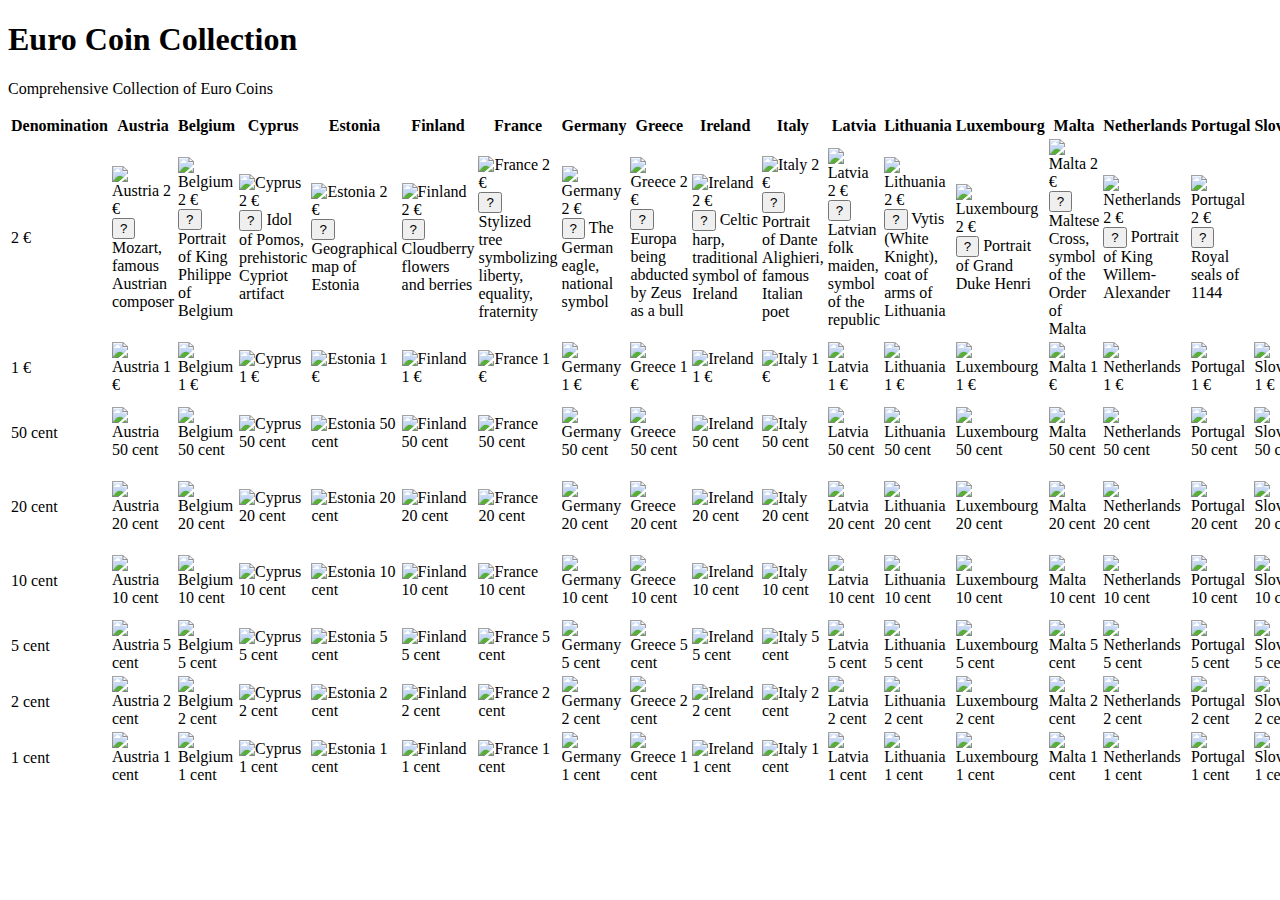
==== index.html @ 7c8cac2b "Create index.html" ====
<!DOCTYPE html>
<!DOCTYPE html>
<html lang="en">
<head>
    <meta charset="UTF-8">
    <meta name="viewport" content="width=device-width, initial-scale=1.0">
    <title>Euro Coin Collection</title>
    <link rel="stylesheet" href="styles.css">
</head>
<body>
    <header>
        <h1>Euro Coin Collection</h1>
        <p>Comprehensive Collection of Euro Coins</p>
    </header>

    <main>
        <div class="collection-container">
            <table id="coin-matrix">
                <thead>
                    <tr>
                        <th>Denomination</th>
                        <th>Austria</th>
                        <th>Belgium</th>
                        <th>Cyprus</th>
                        <th>Estonia</th>
                        <th>Finland</th>
                        <th>France</th>
                        <th>Germany</th>
                        <th>Greece</th>
                        <th>Ireland</th>
                        <th>Italy</th>
                        <th>Latvia</th>
                        <th>Lithuania</th>
                        <th>Luxembourg</th>
                        <th>Malta</th>
                        <th>Netherlands</th>
                        <th>Portugal</th>
                        <th>Slovakia</th>
                        <th>Slovenia</th>
                        <th>Spain</th>
                    </tr>
                </thead>
                <tbody>
                    <tr>
                        <td class="denomination">2 €</td>
                        <td>
                            <div class="coin-container">
                                <img src="austria-2euro.png" alt="Austria 2 €">
                                <button class="info-btn" aria-label="Information">?</button>
                                <span class="tooltip">Mozart, famous Austrian composer</span>
                            </div>
                        </td>
                        <td>
                            <div class="coin-container">
                                <img src="belgium-2euro.png" alt="Belgium 2 €">
                                <button class="info-btn" aria-label="Information">?</button>
                                <span class="tooltip">Portrait of King Philippe of Belgium</span>
                            </div>
                        </td>
                        <td>
                            <div class="coin-container">
                                <img src="cyprus-2euro.png" alt="Cyprus 2 €">
                                <button class="info-btn" aria-label="Information">?</button>
                                <span class="tooltip">Idol of Pomos, prehistoric Cypriot artifact</span>
                            </div>
                        </td>
                        <td>
                            <div class="coin-container">
                                <img src="estonia-2euro.png" alt="Estonia 2 €">
                                <button class="info-btn" aria-label="Information">?</button>
                                <span class="tooltip">Geographical map of Estonia</span>
                            </div>
                        </td>
                        <td>
                            <div class="coin-container">
                                <img src="finland-2euro.png" alt="Finland 2 €">
                                <button class="info-btn" aria-label="Information">?</button>
                                <span class="tooltip">Cloudberry flowers and berries</span>
                            </div>
                        </td>
                        <td>
                            <div class="coin-container">
                                <img src="france-2euro.png" alt="France 2 €">
                                <button class="info-btn" aria-label="Information">?</button>
                                <span class="tooltip">Stylized tree symbolizing liberty, equality, fraternity</span>
                            </div>
                        </td>
                        <td>
                            <div class="coin-container">
                                <img src="germany-2euro.png" alt="Germany 2 €">
                                <button class="info-btn" aria-label="Information">?</button>
                                <span class="tooltip">The German eagle, national symbol</span>
                            </div>
                        </td>
                        <td>
                            <div class="coin-container">
                                <img src="greece-2euro.png" alt="Greece 2 €">
                                <button class="info-btn" aria-label="Information">?</button>
                                <span class="tooltip">Europa being abducted by Zeus as a bull</span>
                            </div>
                        </td>
                        <td>
                            <div class="coin-container">
                                <img src="ireland-2euro.png" alt="Ireland 2 €">
                                <button class="info-btn" aria-label="Information">?</button>
                                <span class="tooltip">Celtic harp, traditional symbol of Ireland</span>
                            </div>
                        </td>
                        <td>
                            <div class="coin-container">
                                <img src="italy-2euro.png" alt="Italy 2 €">
                                <button class="info-btn" aria-label="Information">?</button>
                                <span class="tooltip">Portrait of Dante Alighieri, famous Italian poet</span>
                            </div>
                        </td>
                        <td>
                            <div class="coin-container">
                                <img src="latvia-2euro.png" alt="Latvia 2 €">
                                <button class="info-btn" aria-label="Information">?</button>
                                <span class="tooltip">Latvian folk maiden, symbol of the republic</span>
                            </div>
                        </td>
                        <td>
                            <div class="coin-container">
                                <img src="lithuania-2euro.png" alt="Lithuania 2 €">
                                <button class="info-btn" aria-label="Information">?</button>
                                <span class="tooltip">Vytis (White Knight), coat of arms of Lithuania</span>
                            </div>
                        </td>
                        <td>
                            <div class="coin-container">
                                <img src="luxembourg-2euro.png" alt="Luxembourg 2 €">
                                <button class="info-btn" aria-label="Information">?</button>
                                <span class="tooltip">Portrait of Grand Duke Henri</span>
                            </div>
                        </td>
                        <td>
                            <div class="coin-container">
                                <img src="malta-2euro.png" alt="Malta 2 €">
                                <button class="info-btn" aria-label="Information">?</button>
                                <span class="tooltip">Maltese Cross, symbol of the Order of Malta</span>
                            </div>
                        </td>
                        <td>
                            <div class="coin-container">
                                <img src="netherlands-2euro.png" alt="Netherlands 2 €">
                                <button class="info-btn" aria-label="Information">?</button>
                                <span class="tooltip">Portrait of King Willem-Alexander</span>
                            </div>
                        </td>
                        <td>
                            <div class="coin-container">
                                <img src="portugal-2euro.png" alt="Portugal 2 €">
                                <button class="info-btn" aria-label="Information">?</button>
                                <span class="tooltip">Royal seals of 1144</span>
                            </div>
                        </td>
                        <td>
                            <div class="coin-container"></div>
                    </tr>
                    <tr>
                        <td class="denomination">1 €</td>
                        <td><img src="austria-1euro.png" alt="Austria 1 €"></td>
                        <td><img src="belgium-1euro.png" alt="Belgium 1 €"></td>
                        <td><img src="cyprus-1euro.png" alt="Cyprus 1 €"></td>
                        <td><img src="estonia-1euro.png" alt="Estonia 1 €"></td>
                        <td><img src="finland-1euro.png" alt="Finland 1 €"></td>
                        <td><img src="france-1euro.png" alt="France 1 €"></td>
                        <td><img src="germany-1euro.png" alt="Germany 1 €"></td>
                        <td><img src="greece-1euro.png" alt="Greece 1 €"></td>
                        <td><img src="ireland-1euro.png" alt="Ireland 1 €"></td>
                        <td><img src="italy-1euro.png" alt="Italy 1 €"></td>
                        <td><img src="latvia-1euro.png" alt="Latvia 1 €"></td>
                        <td><img src="lithuania-1euro.png" alt="Lithuania 1 €"></td>
                        <td><img src="luxembourg-1euro.png" alt="Luxembourg 1 €"></td>
                        <td><img src="malta-1euro.png" alt="Malta 1 €"></td>
                        <td><img src="netherlands-1euro.png" alt="Netherlands 1 €"></td>
                        <td><img src="portugal-1euro.png" alt="Portugal 1 €"></td>
                        <td><img src="slovakia-1euro.png" alt="Slovakia 1 €"></td>
                        <td><img src="slovenia-1euro.png" alt="Slovenia 1 €"></td>
                        <td><img src="spain-1euro.png" alt="Spain 1 €"></td>
                    </tr>
                    <tr>
                        <td class="denomination">50 cent</td>
                        <td><img src="austria-50cent.png" alt="Austria 50 cent"></td>
                        <td><img src="belgium-50cent.png" alt="Belgium 50 cent"></td>
                        <td><img src="cyprus-50cent.png" alt="Cyprus 50 cent"></td>
                        <td><img src="estonia-50cent.png" alt="Estonia 50 cent"></td>
                        <td><img src="finland-50cent.png" alt="Finland 50 cent"></td>
                        <td><img src="france-50cent.png" alt="France 50 cent"></td>
                        <td><img src="germany-50cent.png" alt="Germany 50 cent"></td>
                        <td><img src="greece-50cent.png" alt="Greece 50 cent"></td>
                        <td><img src="ireland-50cent.png" alt="Ireland 50 cent"></td>
                        <td><img src="italy-50cent.png" alt="Italy 50 cent"></td>
                        <td><img src="latvia-50cent.png" alt="Latvia 50 cent"></td>
                        <td><img src="lithuania-50cent.png" alt="Lithuania 50 cent"></td>
                        <td><img src="luxembourg-50cent.png" alt="Luxembourg 50 cent"></td>
                        <td><img src="malta-50cent.png" alt="Malta 50 cent"></td>
                        <td><img src="netherlands-50cent.png" alt="Netherlands 50 cent"></td>
                        <td><img src="portugal-50cent.png" alt="Portugal 50 cent"></td>
                        <td><img src="slovakia-50cent.png" alt="Slovakia 50 cent"></td>
                        <td><img src="slovenia-50cent.png" alt="Slovenia 50 cent"></td>
                        <td><img src="spain-50cent.png" alt="Spain 50 cent"></td>
                    </tr>
                    <tr>
                        <td class="denomination">20 cent</td>
                        <td><img src="austria-20cent.png" alt="Austria 20 cent"></td>
                        <td><img src="belgium-20cent.png" alt="Belgium 20 cent"></td>
                        <td><img src="cyprus-20cent.png" alt="Cyprus 20 cent"></td>
                        <td><img src="estonia-20cent.png" alt="Estonia 20 cent"></td>
                        <td><img src="finland-20cent.png" alt="Finland 20 cent"></td>
                        <td><img src="france-20cent.png" alt="France 20 cent"></td>
                        <td><img src="germany-20cent.png" alt="Germany 20 cent"></td>
                        <td><img src="greece-20cent.png" alt="Greece 20 cent"></td>
                        <td><img src="ireland-20cent.png" alt="Ireland 20 cent"></td>
                        <td><img src="italy-20cent.png" alt="Italy 20 cent"></td>
                        <td><img src="latvia-20cent.png" alt="Latvia 20 cent"></td>
                        <td><img src="lithuania-20cent.png" alt="Lithuania 20 cent"></td>
                        <td><img src="luxembourg-20cent.png" alt="Luxembourg 20 cent"></td>
                        <td><img src="malta-20cent.png" alt="Malta 20 cent"></td>
                        <td><img src="netherlands-20cent.png" alt="Netherlands 20 cent"></td>
                        <td><img src="portugal-20cent.png" alt="Portugal 20 cent"></td>
                        <td><img src="slovakia-20cent.png" alt="Slovakia 20 cent"></td>
                        <td><img src="slovenia-20cent.png" alt="Slovenia 20 cent"></td>
                        <td><img src="spain-20cent.png" alt="Spain 20 cent"></td>
                    </tr>
                    <tr>
                        <td class="denomination">10 cent</td>
                        <td><img src="austria-10cent.png" alt="Austria 10 cent"></td>
                        <td><img src="belgium-10cent.png" alt="Belgium 10 cent"></td>
                        <td><img src="cyprus-10cent.png" alt="Cyprus 10 cent"></td>
                        <td><img src="estonia-10cent.png" alt="Estonia 10 cent"></td>
                        <td><img src="finland-10cent.png" alt="Finland 10 cent"></td>
                        <td><img src="france-10cent.png" alt="France 10 cent"></td>
                        <td><img src="germany-10cent.png" alt="Germany 10 cent"></td>
                        <td><img src="greece-10cent.png" alt="Greece 10 cent"></td>
                        <td><img src="ireland-10cent.png" alt="Ireland 10 cent"></td>
                        <td><img src="italy-10cent.png" alt="Italy 10 cent"></td>
                        <td><img src="latvia-10cent.png" alt="Latvia 10 cent"></td>
                        <td><img src="lithuania-10cent.png" alt="Lithuania 10 cent"></td>
                        <td><img src="luxembourg-10cent.png" alt="Luxembourg 10 cent"></td>
                        <td><img src="malta-10cent.png" alt="Malta 10 cent"></td>
                        <td><img src="netherlands-10cent.png" alt="Netherlands 10 cent"></td>
                        <td><img src="portugal-10cent.png" alt="Portugal 10 cent"></td>
                        <td><img src="slovakia-10cent.png" alt="Slovakia 10 cent"></td>
                        <td><img src="slovenia-10cent.png" alt="Slovenia 10 cent"></td>
                        <td><img src="spain-10cent.png" alt="Spain 10 cent"></td>
                    </tr>
                    <tr>
                        <td class="denomination">5 cent</td>
                        <td><img src="austria-5cent.png" alt="Austria 5 cent"></td>
                        <td><img src="belgium-5cent.png" alt="Belgium 5 cent"></td>
                        <td><img src="cyprus-5cent.png" alt="Cyprus 5 cent"></td>
                        <td><img src="estonia-5cent.png" alt="Estonia 5 cent"></td>
                        <td><img src="finland-5cent.png" alt="Finland 5 cent"></td>
                        <td><img src="france-5cent.png" alt="France 5 cent"></td>
                        <td><img src="germany-5cent.png" alt="Germany 5 cent"></td>
                        <td><img src="greece-5cent.png" alt="Greece 5 cent"></td>
                        <td><img src="ireland-5cent.png" alt="Ireland 5 cent"></td>
                        <td><img src="italy-5cent.png" alt="Italy 5 cent"></td>
                        <td><img src="latvia-5cent.png" alt="Latvia 5 cent"></td>
                        <td><img src="lithuania-5cent.png" alt="Lithuania 5 cent"></td>
                        <td><img src="luxembourg-5cent.png" alt="Luxembourg 5 cent"></td>
                        <td><img src="malta-5cent.png" alt="Malta 5 cent"></td>
                        <td><img src="netherlands-5cent.png" alt="Netherlands 5 cent"></td>
                        <td><img src="portugal-5cent.png" alt="Portugal 5 cent"></td>
                        <td><img src="slovakia-5cent.png" alt="Slovakia 5 cent"></td>
                        <td><img src="slovenia-5cent.png" alt="Slovenia 5 cent"></td>
                        <td><img src="spain-5cent.png" alt="Spain 5 cent"></td>
                    </tr>
                    <tr>
                        <td class="denomination">2 cent</td>
                        <td><img src="austria-2cent.png" alt="Austria 2 cent"></td>
                        <td><img src="belgium-2cent.png" alt="Belgium 2 cent"></td>
                        <td><img src="cyprus-2cent.png" alt="Cyprus 2 cent"></td>
                        <td><img src="estonia-2cent.png" alt="Estonia 2 cent"></td>
                        <td><img src="finland-2cent.png" alt="Finland 2 cent"></td>
                        <td><img src="france-2cent.png" alt="France 2 cent"></td>
                        <td><img src="germany-2cent.png" alt="Germany 2 cent"></td>
                        <td><img src="greece-2cent.png" alt="Greece 2 cent"></td>
                        <td><img src="ireland-2cent.png" alt="Ireland 2 cent"></td>
                        <td><img src="italy-2cent.png" alt="Italy 2 cent"></td>
                        <td><img src="latvia-2cent.png" alt="Latvia 2 cent"></td>
                        <td><img src="lithuania-2cent.png" alt="Lithuania 2 cent"></td>
                        <td><img src="luxembourg-2cent.png" alt="Luxembourg 2 cent"></td>
                        <td><img src="malta-2cent.png" alt="Malta 2 cent"></td>
                        <td><img src="netherlands-2cent.png" alt="Netherlands 2 cent"></td>
                        <td><img src="portugal-2cent.png" alt="Portugal 2 cent"></td>
                        <td><img src="slovakia-2cent.png" alt="Slovakia 2 cent"></td>
                        <td><img src="slovenia-2cent.png" alt="Slovenia 2 cent"></td>
                        <td><img src="spain-2cent.png" alt="Spain 2 cent"></td>
                    </tr>
                    <tr>
                        <td class="denomination">1 cent</td>
                        <td><img src="austria-1cent.png" alt="Austria 1 cent"></td>
                        <td><img src="belgium-1cent.png" alt="Belgium 1 cent"></td>
                        <td><img src="cyprus-1cent.png" alt="Cyprus 1 cent"></td>
                        <td><img src="estonia-1cent.png" alt="Estonia 1 cent"></td>
                        <td><img src="finland-1cent.png" alt="Finland 1 cent"></td>
                        <td><img src="france-1cent.png" alt="France 1 cent"></td>
                        <td><img src="germany-1cent.png" alt="Germany 1 cent"></td>
                        <td><img src="greece-1cent.png" alt="Greece 1 cent"></td>
                        <td><img src="ireland-1cent.png" alt="Ireland 1 cent"></td>
                        <td><img src="italy-1cent.png" alt="Italy 1 cent"></td>
                        <td><img src="latvia-1cent.png" alt="Latvia 1 cent"></td>
                        <td><img src="lithuania-1cent.png" alt="Lithuania 1 cent"></td>
                        <td><img src="luxembourg-1cent.png" alt="Luxembourg 1 cent"></td>
                        <td><img src="malta-1cent.png" alt="Malta 1 cent"></td>
                        <td><img src="netherlands-1cent.png" alt="Netherlands 1 cent"></td>
                        <td><img src="portugal-1cent.png" alt="Portugal 1 cent"></td>
                        <td><img src="slovakia-1cent.png" alt="Slovakia 1 cent"></td>
                        <td><img src="slovenia-1cent.png" alt="Slovenia 1 cent"></td>
                        <td><img src="spain-1cent.png" alt="Spain 1 cent"></td>
                    </tr>
                </tbody>
            </table>
        </div>
    </main>
</body>
</html>
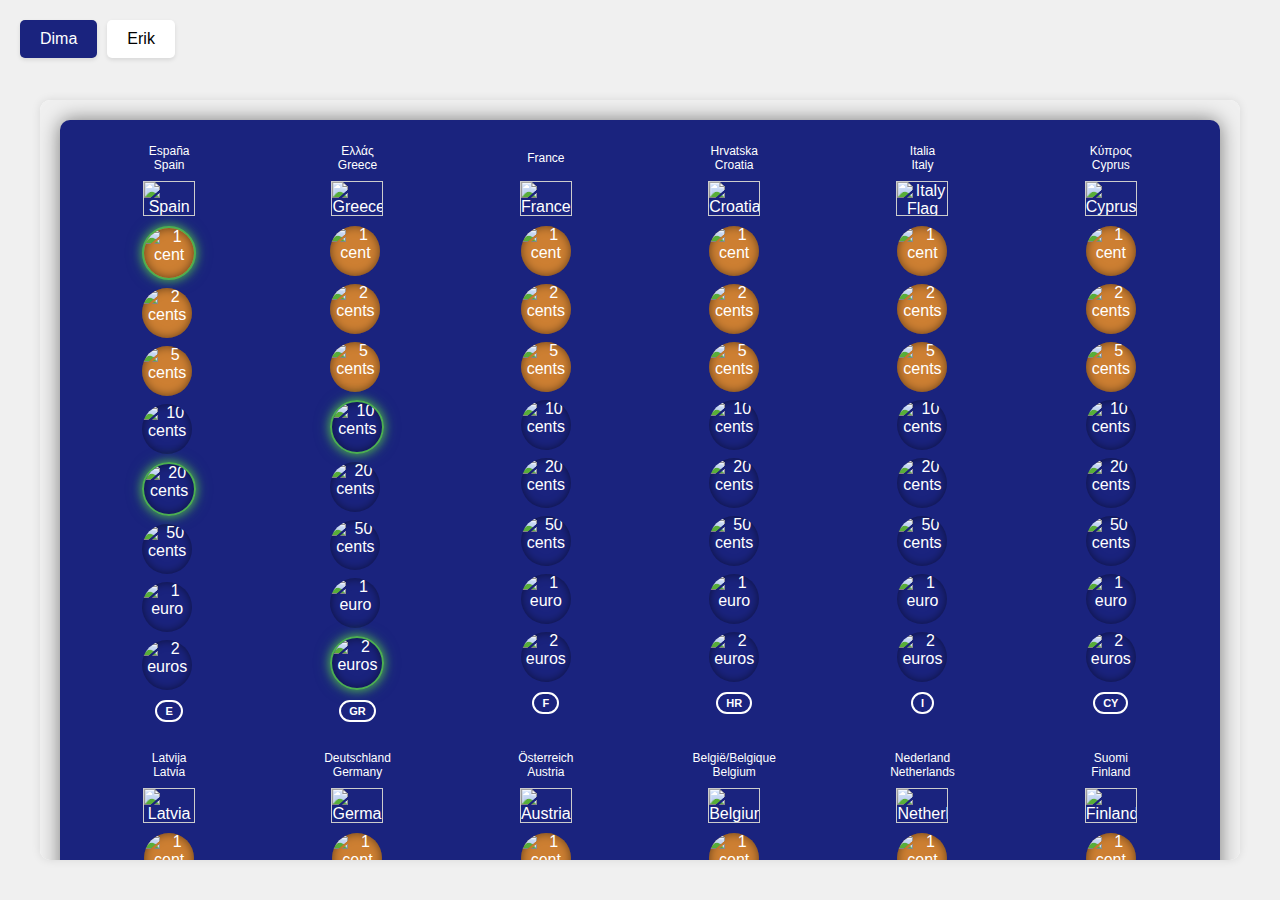
==== commit 922d35ae: "update" ====
--- a/index.html
+++ b/index.html
@@ -1,320 +1,280 @@
-<!DOCTYPE html>
 <!DOCTYPE html>
 <html lang="en">
 <head>
     <meta charset="UTF-8">
     <meta name="viewport" content="width=device-width, initial-scale=1.0">
-    <title>Euro Coin Collection</title>
-    <link rel="stylesheet" href="styles.css">
+    <title>Coin Collection</title>
+    <style>
+        body {
+            font-family: Arial, sans-serif;
+            margin: 0;
+            padding: 20px;
+            background-color: #f0f0f0;
+            min-height: 100vh;
+            box-sizing: border-box;
+        }
+
+        .container {
+            max-width: 1800px;
+            margin: 0 auto;
+            height: calc(100vh - 40px);
+            display: flex;
+            flex-direction: column;
+            position: relative;
+        }
+
+        .tabs {
+            display: flex;
+            gap: 10px;
+            margin-bottom: 20px;
+            flex-shrink: 0;
+        }
+
+        .tab {
+            padding: 10px 20px;
+            background-color: #fff;
+            border: none;
+            border-radius: 5px;
+            cursor: pointer;
+            font-size: 16px;
+            transition: all 0.3s;
+            box-shadow: 0 2px 4px rgba(0,0,0,0.1);
+        }
+
+        .tab:hover {
+            background-color: #e0e0e0;
+            transform: translateY(-1px);
+        }
+
+        .tab.active {
+            background-color: #1a237e;
+            color: white;
+        }
+
+        .album-frame {
+            position: absolute;
+            top: 80px;
+            left: 20px;
+            right: 20px;
+            bottom: 20px;
+            background-color: white;
+            border-radius: 10px;
+            box-shadow: 0 0 10px rgba(0,0,0,0.1);
+            overflow: hidden;
+            opacity: 0;
+            visibility: hidden;
+            transition: opacity 0.3s ease, visibility 0.3s ease;
+        }
+
+        .album-frame.active {
+            opacity: 1;
+            visibility: visible;
+        }
+
+        .album-frame iframe {
+            width: 100%;
+            height: 100%;
+            border: none;
+            display: block;
+        }
+
+        /* Enhanced Tooltip Styles */
+        .enhanced-tooltip {
+            display: none;
+            position: fixed;
+            top: 50%;
+            left: 50%;
+            transform: translate(-50%, -50%);
+            background-color: rgba(255, 255, 255, 0.95);
+            padding: 20px;
+            border-radius: 10px;
+            box-shadow: 0 5px 15px rgba(0,0,0,0.3);
+            z-index: 1000;
+            max-width: 400px;
+            width: 90%;
+            color: #333;
+            text-align: center;
+        }
+
+        .enhanced-tooltip.active {
+            display: block;
+        }
+
+        .enhanced-tooltip img {
+            width: 200px;
+            height: 200px;
+            border-radius: 50%;
+            margin-bottom: 15px;
+            object-fit: cover;
+            box-shadow: 0 3px 10px rgba(0,0,0,0.2);
+        }
+
+        .enhanced-tooltip h3 {
+            margin: 0 0 10px 0;
+            color: #1a237e;
+        }
+
+        .enhanced-tooltip p {
+            margin: 0 0 15px 0;
+            line-height: 1.4;
+        }
+
+        .enhanced-tooltip .close-button {
+            position: absolute;
+            top: 10px;
+            right: 10px;
+            background: none;
+            border: none;
+            font-size: 20px;
+            cursor: pointer;
+            color: #666;
+            padding: 5px;
+            line-height: 1;
+        }
+
+        .enhanced-tooltip .close-button:hover {
+            color: #333;
+        }
+
+        .overlay {
+            display: none;
+            position: fixed;
+            top: 0;
+            left: 0;
+            right: 0;
+            bottom: 0;
+            background-color: rgba(0, 0, 0, 0.7);
+            z-index: 999;
+        }
+
+        .overlay.active {
+            display: block;
+        }
+
+        @media (max-width: 600px) {
+            .enhanced-tooltip {
+                width: 95%;
+                padding: 15px;
+            }
+
+            .enhanced-tooltip img {
+                width: 150px;
+                height: 150px;
+            }
+        }
+    </style>
 </head>
 <body>
-    <header>
-        <h1>Euro Coin Collection</h1>
-        <p>Comprehensive Collection of Euro Coins</p>
-    </header>
-
-    <main>
-        <div class="collection-container">
-            <table id="coin-matrix">
-                <thead>
-                    <tr>
-                        <th>Denomination</th>
-                        <th>Austria</th>
-                        <th>Belgium</th>
-                        <th>Cyprus</th>
-                        <th>Estonia</th>
-                        <th>Finland</th>
-                        <th>France</th>
-                        <th>Germany</th>
-                        <th>Greece</th>
-                        <th>Ireland</th>
-                        <th>Italy</th>
-                        <th>Latvia</th>
-                        <th>Lithuania</th>
-                        <th>Luxembourg</th>
-                        <th>Malta</th>
-                        <th>Netherlands</th>
-                        <th>Portugal</th>
-                        <th>Slovakia</th>
-                        <th>Slovenia</th>
-                        <th>Spain</th>
-                    </tr>
-                </thead>
-                <tbody>
-                    <tr>
-                        <td class="denomination">2 €</td>
-                        <td>
-                            <div class="coin-container">
-                                <img src="austria-2euro.png" alt="Austria 2 €">
-                                <button class="info-btn" aria-label="Information">?</button>
-                                <span class="tooltip">Mozart, famous Austrian composer</span>
-                            </div>
-                        </td>
-                        <td>
-                            <div class="coin-container">
-                                <img src="belgium-2euro.png" alt="Belgium 2 €">
-                                <button class="info-btn" aria-label="Information">?</button>
-                                <span class="tooltip">Portrait of King Philippe of Belgium</span>
-                            </div>
-                        </td>
-                        <td>
-                            <div class="coin-container">
-                                <img src="cyprus-2euro.png" alt="Cyprus 2 €">
-                                <button class="info-btn" aria-label="Information">?</button>
-                                <span class="tooltip">Idol of Pomos, prehistoric Cypriot artifact</span>
-                            </div>
-                        </td>
-                        <td>
-                            <div class="coin-container">
-                                <img src="estonia-2euro.png" alt="Estonia 2 €">
-                                <button class="info-btn" aria-label="Information">?</button>
-                                <span class="tooltip">Geographical map of Estonia</span>
-                            </div>
-                        </td>
-                        <td>
-                            <div class="coin-container">
-                                <img src="finland-2euro.png" alt="Finland 2 €">
-                                <button class="info-btn" aria-label="Information">?</button>
-                                <span class="tooltip">Cloudberry flowers and berries</span>
-                            </div>
-                        </td>
-                        <td>
-                            <div class="coin-container">
-                                <img src="france-2euro.png" alt="France 2 €">
-                                <button class="info-btn" aria-label="Information">?</button>
-                                <span class="tooltip">Stylized tree symbolizing liberty, equality, fraternity</span>
-                            </div>
-                        </td>
-                        <td>
-                            <div class="coin-container">
-                                <img src="germany-2euro.png" alt="Germany 2 €">
-                                <button class="info-btn" aria-label="Information">?</button>
-                                <span class="tooltip">The German eagle, national symbol</span>
-                            </div>
-                        </td>
-                        <td>
-                            <div class="coin-container">
-                                <img src="greece-2euro.png" alt="Greece 2 €">
-                                <button class="info-btn" aria-label="Information">?</button>
-                                <span class="tooltip">Europa being abducted by Zeus as a bull</span>
-                            </div>
-                        </td>
-                        <td>
-                            <div class="coin-container">
-                                <img src="ireland-2euro.png" alt="Ireland 2 €">
-                                <button class="info-btn" aria-label="Information">?</button>
-                                <span class="tooltip">Celtic harp, traditional symbol of Ireland</span>
-                            </div>
-                        </td>
-                        <td>
-                            <div class="coin-container">
-                                <img src="italy-2euro.png" alt="Italy 2 €">
-                                <button class="info-btn" aria-label="Information">?</button>
-                                <span class="tooltip">Portrait of Dante Alighieri, famous Italian poet</span>
-                            </div>
-                        </td>
-                        <td>
-                            <div class="coin-container">
-                                <img src="latvia-2euro.png" alt="Latvia 2 €">
-                                <button class="info-btn" aria-label="Information">?</button>
-                                <span class="tooltip">Latvian folk maiden, symbol of the republic</span>
-                            </div>
-                        </td>
-                        <td>
-                            <div class="coin-container">
-                                <img src="lithuania-2euro.png" alt="Lithuania 2 €">
-                                <button class="info-btn" aria-label="Information">?</button>
-                                <span class="tooltip">Vytis (White Knight), coat of arms of Lithuania</span>
-                            </div>
-                        </td>
-                        <td>
-                            <div class="coin-container">
-                                <img src="luxembourg-2euro.png" alt="Luxembourg 2 €">
-                                <button class="info-btn" aria-label="Information">?</button>
-                                <span class="tooltip">Portrait of Grand Duke Henri</span>
-                            </div>
-                        </td>
-                        <td>
-                            <div class="coin-container">
-                                <img src="malta-2euro.png" alt="Malta 2 €">
-                                <button class="info-btn" aria-label="Information">?</button>
-                                <span class="tooltip">Maltese Cross, symbol of the Order of Malta</span>
-                            </div>
-                        </td>
-                        <td>
-                            <div class="coin-container">
-                                <img src="netherlands-2euro.png" alt="Netherlands 2 €">
-                                <button class="info-btn" aria-label="Information">?</button>
-                                <span class="tooltip">Portrait of King Willem-Alexander</span>
-                            </div>
-                        </td>
-                        <td>
-                            <div class="coin-container">
-                                <img src="portugal-2euro.png" alt="Portugal 2 €">
-                                <button class="info-btn" aria-label="Information">?</button>
-                                <span class="tooltip">Royal seals of 1144</span>
-                            </div>
-                        </td>
-                        <td>
-                            <div class="coin-container"></div>
-                    </tr>
-                    <tr>
-                        <td class="denomination">1 €</td>
-                        <td><img src="austria-1euro.png" alt="Austria 1 €"></td>
-                        <td><img src="belgium-1euro.png" alt="Belgium 1 €"></td>
-                        <td><img src="cyprus-1euro.png" alt="Cyprus 1 €"></td>
-                        <td><img src="estonia-1euro.png" alt="Estonia 1 €"></td>
-                        <td><img src="finland-1euro.png" alt="Finland 1 €"></td>
-                        <td><img src="france-1euro.png" alt="France 1 €"></td>
-                        <td><img src="germany-1euro.png" alt="Germany 1 €"></td>
-                        <td><img src="greece-1euro.png" alt="Greece 1 €"></td>
-                        <td><img src="ireland-1euro.png" alt="Ireland 1 €"></td>
-                        <td><img src="italy-1euro.png" alt="Italy 1 €"></td>
-                        <td><img src="latvia-1euro.png" alt="Latvia 1 €"></td>
-                        <td><img src="lithuania-1euro.png" alt="Lithuania 1 €"></td>
-                        <td><img src="luxembourg-1euro.png" alt="Luxembourg 1 €"></td>
-                        <td><img src="malta-1euro.png" alt="Malta 1 €"></td>
-                        <td><img src="netherlands-1euro.png" alt="Netherlands 1 €"></td>
-                        <td><img src="portugal-1euro.png" alt="Portugal 1 €"></td>
-                        <td><img src="slovakia-1euro.png" alt="Slovakia 1 €"></td>
-                        <td><img src="slovenia-1euro.png" alt="Slovenia 1 €"></td>
-                        <td><img src="spain-1euro.png" alt="Spain 1 €"></td>
-                    </tr>
-                    <tr>
-                        <td class="denomination">50 cent</td>
-                        <td><img src="austria-50cent.png" alt="Austria 50 cent"></td>
-                        <td><img src="belgium-50cent.png" alt="Belgium 50 cent"></td>
-                        <td><img src="cyprus-50cent.png" alt="Cyprus 50 cent"></td>
-                        <td><img src="estonia-50cent.png" alt="Estonia 50 cent"></td>
-                        <td><img src="finland-50cent.png" alt="Finland 50 cent"></td>
-                        <td><img src="france-50cent.png" alt="France 50 cent"></td>
-                        <td><img src="germany-50cent.png" alt="Germany 50 cent"></td>
-                        <td><img src="greece-50cent.png" alt="Greece 50 cent"></td>
-                        <td><img src="ireland-50cent.png" alt="Ireland 50 cent"></td>
-                        <td><img src="italy-50cent.png" alt="Italy 50 cent"></td>
-                        <td><img src="latvia-50cent.png" alt="Latvia 50 cent"></td>
-                        <td><img src="lithuania-50cent.png" alt="Lithuania 50 cent"></td>
-                        <td><img src="luxembourg-50cent.png" alt="Luxembourg 50 cent"></td>
-                        <td><img src="malta-50cent.png" alt="Malta 50 cent"></td>
-                        <td><img src="netherlands-50cent.png" alt="Netherlands 50 cent"></td>
-                        <td><img src="portugal-50cent.png" alt="Portugal 50 cent"></td>
-                        <td><img src="slovakia-50cent.png" alt="Slovakia 50 cent"></td>
-                        <td><img src="slovenia-50cent.png" alt="Slovenia 50 cent"></td>
-                        <td><img src="spain-50cent.png" alt="Spain 50 cent"></td>
-                    </tr>
-                    <tr>
-                        <td class="denomination">20 cent</td>
-                        <td><img src="austria-20cent.png" alt="Austria 20 cent"></td>
-                        <td><img src="belgium-20cent.png" alt="Belgium 20 cent"></td>
-                        <td><img src="cyprus-20cent.png" alt="Cyprus 20 cent"></td>
-                        <td><img src="estonia-20cent.png" alt="Estonia 20 cent"></td>
-                        <td><img src="finland-20cent.png" alt="Finland 20 cent"></td>
-                        <td><img src="france-20cent.png" alt="France 20 cent"></td>
-                        <td><img src="germany-20cent.png" alt="Germany 20 cent"></td>
-                        <td><img src="greece-20cent.png" alt="Greece 20 cent"></td>
-                        <td><img src="ireland-20cent.png" alt="Ireland 20 cent"></td>
-                        <td><img src="italy-20cent.png" alt="Italy 20 cent"></td>
-                        <td><img src="latvia-20cent.png" alt="Latvia 20 cent"></td>
-                        <td><img src="lithuania-20cent.png" alt="Lithuania 20 cent"></td>
-                        <td><img src="luxembourg-20cent.png" alt="Luxembourg 20 cent"></td>
-                        <td><img src="malta-20cent.png" alt="Malta 20 cent"></td>
-                        <td><img src="netherlands-20cent.png" alt="Netherlands 20 cent"></td>
-                        <td><img src="portugal-20cent.png" alt="Portugal 20 cent"></td>
-                        <td><img src="slovakia-20cent.png" alt="Slovakia 20 cent"></td>
-                        <td><img src="slovenia-20cent.png" alt="Slovenia 20 cent"></td>
-                        <td><img src="spain-20cent.png" alt="Spain 20 cent"></td>
-                    </tr>
-                    <tr>
-                        <td class="denomination">10 cent</td>
-                        <td><img src="austria-10cent.png" alt="Austria 10 cent"></td>
-                        <td><img src="belgium-10cent.png" alt="Belgium 10 cent"></td>
-                        <td><img src="cyprus-10cent.png" alt="Cyprus 10 cent"></td>
-                        <td><img src="estonia-10cent.png" alt="Estonia 10 cent"></td>
-                        <td><img src="finland-10cent.png" alt="Finland 10 cent"></td>
-                        <td><img src="france-10cent.png" alt="France 10 cent"></td>
-                        <td><img src="germany-10cent.png" alt="Germany 10 cent"></td>
-                        <td><img src="greece-10cent.png" alt="Greece 10 cent"></td>
-                        <td><img src="ireland-10cent.png" alt="Ireland 10 cent"></td>
-                        <td><img src="italy-10cent.png" alt="Italy 10 cent"></td>
-                        <td><img src="latvia-10cent.png" alt="Latvia 10 cent"></td>
-                        <td><img src="lithuania-10cent.png" alt="Lithuania 10 cent"></td>
-                        <td><img src="luxembourg-10cent.png" alt="Luxembourg 10 cent"></td>
-                        <td><img src="malta-10cent.png" alt="Malta 10 cent"></td>
-                        <td><img src="netherlands-10cent.png" alt="Netherlands 10 cent"></td>
-                        <td><img src="portugal-10cent.png" alt="Portugal 10 cent"></td>
-                        <td><img src="slovakia-10cent.png" alt="Slovakia 10 cent"></td>
-                        <td><img src="slovenia-10cent.png" alt="Slovenia 10 cent"></td>
-                        <td><img src="spain-10cent.png" alt="Spain 10 cent"></td>
-                    </tr>
-                    <tr>
-                        <td class="denomination">5 cent</td>
-                        <td><img src="austria-5cent.png" alt="Austria 5 cent"></td>
-                        <td><img src="belgium-5cent.png" alt="Belgium 5 cent"></td>
-                        <td><img src="cyprus-5cent.png" alt="Cyprus 5 cent"></td>
-                        <td><img src="estonia-5cent.png" alt="Estonia 5 cent"></td>
-                        <td><img src="finland-5cent.png" alt="Finland 5 cent"></td>
-                        <td><img src="france-5cent.png" alt="France 5 cent"></td>
-                        <td><img src="germany-5cent.png" alt="Germany 5 cent"></td>
-                        <td><img src="greece-5cent.png" alt="Greece 5 cent"></td>
-                        <td><img src="ireland-5cent.png" alt="Ireland 5 cent"></td>
-                        <td><img src="italy-5cent.png" alt="Italy 5 cent"></td>
-                        <td><img src="latvia-5cent.png" alt="Latvia 5 cent"></td>
-                        <td><img src="lithuania-5cent.png" alt="Lithuania 5 cent"></td>
-                        <td><img src="luxembourg-5cent.png" alt="Luxembourg 5 cent"></td>
-                        <td><img src="malta-5cent.png" alt="Malta 5 cent"></td>
-                        <td><img src="netherlands-5cent.png" alt="Netherlands 5 cent"></td>
-                        <td><img src="portugal-5cent.png" alt="Portugal 5 cent"></td>
-                        <td><img src="slovakia-5cent.png" alt="Slovakia 5 cent"></td>
-                        <td><img src="slovenia-5cent.png" alt="Slovenia 5 cent"></td>
-                        <td><img src="spain-5cent.png" alt="Spain 5 cent"></td>
-                    </tr>
-                    <tr>
-                        <td class="denomination">2 cent</td>
-                        <td><img src="austria-2cent.png" alt="Austria 2 cent"></td>
-                        <td><img src="belgium-2cent.png" alt="Belgium 2 cent"></td>
-                        <td><img src="cyprus-2cent.png" alt="Cyprus 2 cent"></td>
-                        <td><img src="estonia-2cent.png" alt="Estonia 2 cent"></td>
-                        <td><img src="finland-2cent.png" alt="Finland 2 cent"></td>
-                        <td><img src="france-2cent.png" alt="France 2 cent"></td>
-                        <td><img src="germany-2cent.png" alt="Germany 2 cent"></td>
-                        <td><img src="greece-2cent.png" alt="Greece 2 cent"></td>
-                        <td><img src="ireland-2cent.png" alt="Ireland 2 cent"></td>
-                        <td><img src="italy-2cent.png" alt="Italy 2 cent"></td>
-                        <td><img src="latvia-2cent.png" alt="Latvia 2 cent"></td>
-                        <td><img src="lithuania-2cent.png" alt="Lithuania 2 cent"></td>
-                        <td><img src="luxembourg-2cent.png" alt="Luxembourg 2 cent"></td>
-                        <td><img src="malta-2cent.png" alt="Malta 2 cent"></td>
-                        <td><img src="netherlands-2cent.png" alt="Netherlands 2 cent"></td>
-                        <td><img src="portugal-2cent.png" alt="Portugal 2 cent"></td>
-                        <td><img src="slovakia-2cent.png" alt="Slovakia 2 cent"></td>
-                        <td><img src="slovenia-2cent.png" alt="Slovenia 2 cent"></td>
-                        <td><img src="spain-2cent.png" alt="Spain 2 cent"></td>
-                    </tr>
-                    <tr>
-                        <td class="denomination">1 cent</td>
-                        <td><img src="austria-1cent.png" alt="Austria 1 cent"></td>
-                        <td><img src="belgium-1cent.png" alt="Belgium 1 cent"></td>
-                        <td><img src="cyprus-1cent.png" alt="Cyprus 1 cent"></td>
-                        <td><img src="estonia-1cent.png" alt="Estonia 1 cent"></td>
-                        <td><img src="finland-1cent.png" alt="Finland 1 cent"></td>
-                        <td><img src="france-1cent.png" alt="France 1 cent"></td>
-                        <td><img src="germany-1cent.png" alt="Germany 1 cent"></td>
-                        <td><img src="greece-1cent.png" alt="Greece 1 cent"></td>
-                        <td><img src="ireland-1cent.png" alt="Ireland 1 cent"></td>
-                        <td><img src="italy-1cent.png" alt="Italy 1 cent"></td>
-                        <td><img src="latvia-1cent.png" alt="Latvia 1 cent"></td>
-                        <td><img src="lithuania-1cent.png" alt="Lithuania 1 cent"></td>
-                        <td><img src="luxembourg-1cent.png" alt="Luxembourg 1 cent"></td>
-                        <td><img src="malta-1cent.png" alt="Malta 1 cent"></td>
-                        <td><img src="netherlands-1cent.png" alt="Netherlands 1 cent"></td>
-                        <td><img src="portugal-1cent.png" alt="Portugal 1 cent"></td>
-                        <td><img src="slovakia-1cent.png" alt="Slovakia 1 cent"></td>
-                        <td><img src="slovenia-1cent.png" alt="Slovenia 1 cent"></td>
-                        <td><img src="spain-1cent.png" alt="Spain 1 cent"></td>
-                    </tr>
-                </tbody>
-            </table>
-        </div>
-    </main>
+    <div class="container">
+        <div class="tabs">
+            <button class="tab active" data-album="dima">Dima</button>
+            <button class="tab" data-album="erik">Erik</button>
+        </div>
+
+        <div class="overlay"></div>
+        <div class="enhanced-tooltip">
+            <button class="close-button">&times;</button>
+            <img src="" alt="Coin Image">
+            <h3></h3>
+            <p></p>
+        </div>
+
+        <div class="album-frame active" id="dima">
+            <iframe src="dima.html"></iframe>
+        </div>
+
+        <div class="album-frame" id="erik">
+            <iframe src="erik.html"></iframe>
+        </div>
+    </div>
+
+    <script>
+        document.addEventListener('DOMContentLoaded', function() {
+            const tabs = document.querySelectorAll('.tab');
+            const frames = document.querySelectorAll('.album-frame');
+            const enhancedTooltip = document.querySelector('.enhanced-tooltip');
+            const overlay = document.querySelector('.overlay');
+            const closeButton = document.querySelector('.close-button');
+
+            // Preload all iframes
+            frames.forEach(frame => {
+                const iframe = frame.querySelector('iframe');
+                if (iframe) {
+                    iframe.src = iframe.src;
+                }
+            });
+
+            function showEnhancedTooltip(coin) {
+                const img = coin.querySelector('img');
+                const title = coin.getAttribute('title');
+                const description = coin.querySelector('.tooltip').textContent;
+
+                enhancedTooltip.querySelector('img').src = img.src;
+                enhancedTooltip.querySelector('h3').textContent = `${title} - ${coin.closest('.country').querySelector('.country-name').textContent.trim()}`;
+                enhancedTooltip.querySelector('p').textContent = description;
+
+                enhancedTooltip.classList.add('active');
+                overlay.classList.add('active');
+                document.body.style.overflow = 'hidden';
+            }
+
+            function hideEnhancedTooltip() {
+                enhancedTooltip.classList.remove('active');
+                overlay.classList.remove('active');
+                document.body.style.overflow = '';
+            }
+
+            // Listen for messages from iframes
+            window.addEventListener('message', function(event) {
+                if (event.data.type === 'coinClick') {
+                    const { imgSrc, title, description, countryName } = event.data;
+                    
+                    enhancedTooltip.querySelector('img').src = imgSrc;
+                    enhancedTooltip.querySelector('h3').textContent = `${title} - ${countryName}`;
+                    enhancedTooltip.querySelector('p').textContent = description;
+
+                    enhancedTooltip.classList.add('active');
+                    overlay.classList.add('active');
+                    document.body.style.overflow = 'hidden';
+                }
+            });
+
+            // Tab switching functionality
+            tabs.forEach(tab => {
+                tab.addEventListener('click', function(e) {
+                    e.preventDefault();
+                    
+                    if (this.classList.contains('active')) {
+                        return;
+                    }
+
+                    tabs.forEach(t => t.classList.remove('active'));
+                    frames.forEach(f => f.classList.remove('active'));
+
+                    this.classList.add('active');
+                    const albumId = this.getAttribute('data-album');
+                    document.getElementById(albumId).classList.add('active');
+                });
+            });
+
+            // Close tooltip when clicking close button
+            closeButton.addEventListener('click', hideEnhancedTooltip);
+
+            // Close tooltip when clicking overlay
+            overlay.addEventListener('click', hideEnhancedTooltip);
+
+            // Close tooltip when pressing Escape key
+            document.addEventListener('keydown', function(e) {
+                if (e.key === 'Escape' && enhancedTooltip.classList.contains('active')) {
+                    hideEnhancedTooltip();
+                }
+            });
+
+            // Prevent tooltip from closing when clicking inside it
+            enhancedTooltip.addEventListener('click', function(e) {
+                e.stopPropagation();
+            });
+        });
+    </script>
 </body>
 </html>
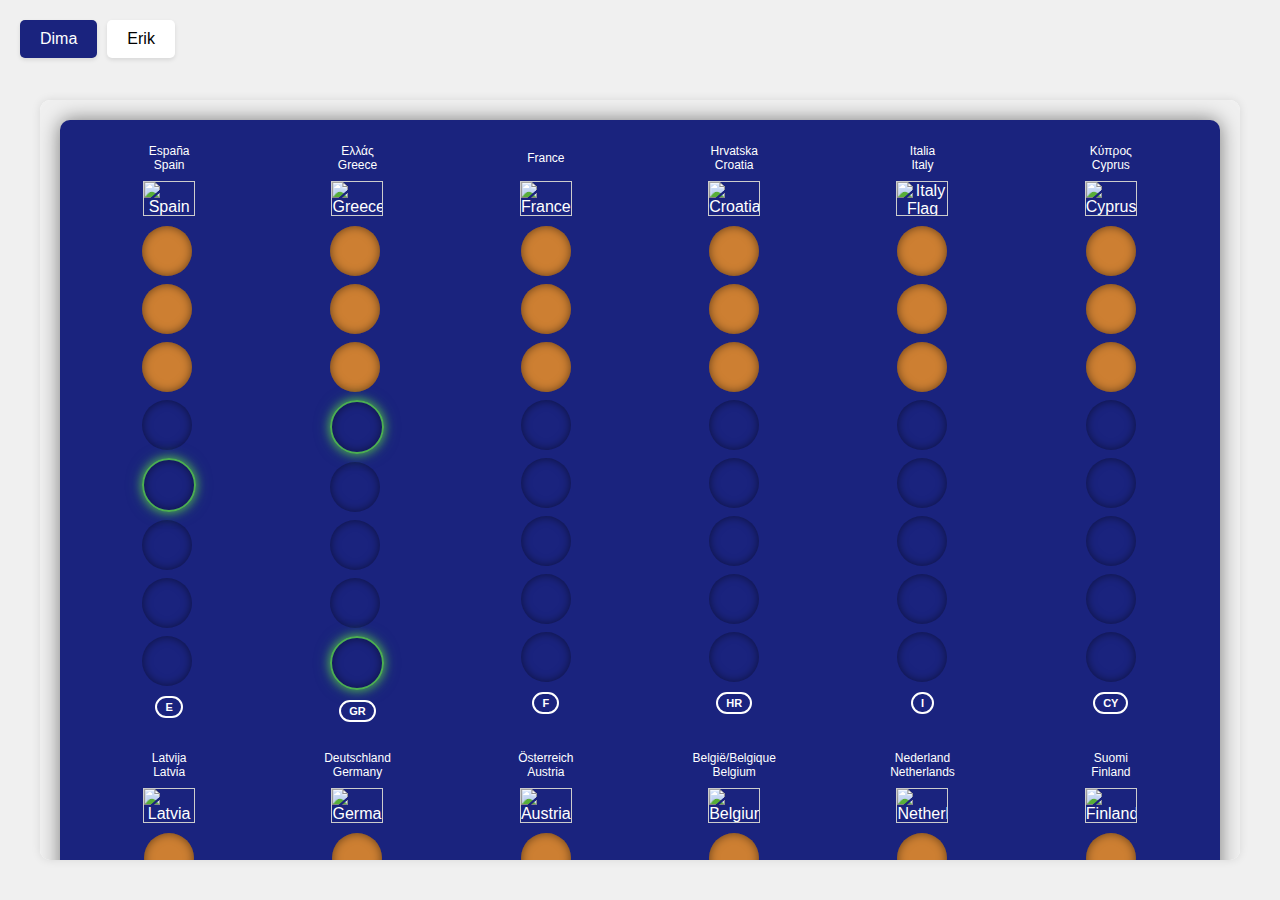
==== commit a5e12ae7: "experiment" ====
--- a/index.html
+++ b/index.html
@@ -4,165 +4,7 @@
     <meta charset="UTF-8">
     <meta name="viewport" content="width=device-width, initial-scale=1.0">
     <title>Coin Collection</title>
-    <style>
-        body {
-            font-family: Arial, sans-serif;
-            margin: 0;
-            padding: 20px;
-            background-color: #f0f0f0;
-            min-height: 100vh;
-            box-sizing: border-box;
-        }
-
-        .container {
-            max-width: 1800px;
-            margin: 0 auto;
-            height: calc(100vh - 40px);
-            display: flex;
-            flex-direction: column;
-            position: relative;
-        }
-
-        .tabs {
-            display: flex;
-            gap: 10px;
-            margin-bottom: 20px;
-            flex-shrink: 0;
-        }
-
-        .tab {
-            padding: 10px 20px;
-            background-color: #fff;
-            border: none;
-            border-radius: 5px;
-            cursor: pointer;
-            font-size: 16px;
-            transition: all 0.3s;
-            box-shadow: 0 2px 4px rgba(0,0,0,0.1);
-        }
-
-        .tab:hover {
-            background-color: #e0e0e0;
-            transform: translateY(-1px);
-        }
-
-        .tab.active {
-            background-color: #1a237e;
-            color: white;
-        }
-
-        .album-frame {
-            position: absolute;
-            top: 80px;
-            left: 20px;
-            right: 20px;
-            bottom: 20px;
-            background-color: white;
-            border-radius: 10px;
-            box-shadow: 0 0 10px rgba(0,0,0,0.1);
-            overflow: hidden;
-            opacity: 0;
-            visibility: hidden;
-            transition: opacity 0.3s ease, visibility 0.3s ease;
-        }
-
-        .album-frame.active {
-            opacity: 1;
-            visibility: visible;
-        }
-
-        .album-frame iframe {
-            width: 100%;
-            height: 100%;
-            border: none;
-            display: block;
-        }
-
-        /* Enhanced Tooltip Styles */
-        .enhanced-tooltip {
-            display: none;
-            position: fixed;
-            top: 50%;
-            left: 50%;
-            transform: translate(-50%, -50%);
-            background-color: rgba(255, 255, 255, 0.95);
-            padding: 20px;
-            border-radius: 10px;
-            box-shadow: 0 5px 15px rgba(0,0,0,0.3);
-            z-index: 1000;
-            max-width: 400px;
-            width: 90%;
-            color: #333;
-            text-align: center;
-        }
-
-        .enhanced-tooltip.active {
-            display: block;
-        }
-
-        .enhanced-tooltip img {
-            width: 200px;
-            height: 200px;
-            border-radius: 50%;
-            margin-bottom: 15px;
-            object-fit: cover;
-            box-shadow: 0 3px 10px rgba(0,0,0,0.2);
-        }
-
-        .enhanced-tooltip h3 {
-            margin: 0 0 10px 0;
-            color: #1a237e;
-        }
-
-        .enhanced-tooltip p {
-            margin: 0 0 15px 0;
-            line-height: 1.4;
-        }
-
-        .enhanced-tooltip .close-button {
-            position: absolute;
-            top: 10px;
-            right: 10px;
-            background: none;
-            border: none;
-            font-size: 20px;
-            cursor: pointer;
-            color: #666;
-            padding: 5px;
-            line-height: 1;
-        }
-
-        .enhanced-tooltip .close-button:hover {
-            color: #333;
-        }
-
-        .overlay {
-            display: none;
-            position: fixed;
-            top: 0;
-            left: 0;
-            right: 0;
-            bottom: 0;
-            background-color: rgba(0, 0, 0, 0.7);
-            z-index: 999;
-        }
-
-        .overlay.active {
-            display: block;
-        }
-
-        @media (max-width: 600px) {
-            .enhanced-tooltip {
-                width: 95%;
-                padding: 15px;
-            }
-
-            .enhanced-tooltip img {
-                width: 150px;
-                height: 150px;
-            }
-        }
-    </style>
+    <link rel="stylesheet" href="style.css">
 </head>
 <body>
     <div class="container">
--- a/style.css
+++ b/style.css
@@ -0,0 +1,418 @@
+body {
+    font-family: Arial, sans-serif;
+    margin: 0;
+    padding: 20px;
+    background-color: #f0f0f0;
+    min-height: 100vh;
+    box-sizing: border-box;
+}
+
+.container {
+    max-width: 1800px;
+    margin: 0 auto;
+    height: calc(100vh - 40px);
+    display: flex;
+    flex-direction: column;
+    position: relative;
+}
+
+.tabs {
+    display: flex;
+    gap: 10px;
+    margin-bottom: 20px;
+    flex-shrink: 0;
+}
+
+.tab {
+    padding: 10px 20px;
+    background-color: #fff;
+    border: none;
+    border-radius: 5px;
+    cursor: pointer;
+    font-size: 16px;
+    transition: all 0.3s;
+    box-shadow: 0 2px 4px rgba(0,0,0,0.1);
+}
+
+.tab:hover {
+    background-color: #e0e0e0;
+    transform: translateY(-1px);
+}
+
+.tab.active {
+    background-color: #1a237e;
+    color: white;
+}
+
+.album-frame {
+    position: absolute;
+    top: 80px;
+    left: 20px;
+    right: 20px;
+    bottom: 20px;
+    background-color: white;
+    border-radius: 10px;
+    box-shadow: 0 0 10px rgba(0,0,0,0.1);
+    overflow: hidden;
+    opacity: 0;
+    visibility: hidden;
+    transition: opacity 0.3s ease, visibility 0.3s ease;
+}
+
+.album-frame.active {
+    opacity: 1;
+    visibility: visible;
+}
+
+.album-frame iframe {
+    width: 100%;
+    height: 100%;
+    border: none;
+    display: block;
+}
+
+/* Enhanced Tooltip Styles */
+.enhanced-tooltip {
+    display: none;
+    position: fixed;
+    top: 50%;
+    left: 50%;
+    transform: translate(-50%, -50%);
+    background-color: rgba(255, 255, 255, 0.95);
+    padding: 20px;
+    border-radius: 10px;
+    box-shadow: 0 5px 15px rgba(0,0,0,0.3);
+    z-index: 1000;
+    max-width: 400px;
+    width: 90%;
+    color: #333;
+    text-align: center;
+}
+
+.enhanced-tooltip.active {
+    display: block;
+}
+
+.enhanced-tooltip img {
+    width: 200px;
+    height: 200px;
+    border-radius: 50%;
+    margin-bottom: 15px;
+    object-fit: cover;
+    box-shadow: 0 3px 10px rgba(0,0,0,0.2);
+}
+
+.enhanced-tooltip h3 {
+    margin: 0 0 10px 0;
+    color: #1a237e;
+}
+
+.enhanced-tooltip p {
+    margin: 0 0 15px 0;
+    line-height: 1.4;
+}
+
+.enhanced-tooltip .close-button {
+    position: absolute;
+    top: 10px;
+    right: 10px;
+    background: none;
+    border: none;
+    font-size: 20px;
+    cursor: pointer;
+    color: #666;
+    padding: 5px;
+    line-height: 1;
+}
+
+.enhanced-tooltip .close-button:hover {
+    color: #333;
+}
+
+.overlay {
+    display: none;
+    position: fixed;
+    top: 0;
+    left: 0;
+    right: 0;
+    bottom: 0;
+    background-color: rgba(0, 0, 0, 0.7);
+    z-index: 999;
+}
+
+.overlay.active {
+    display: block;
+}
+
+@media (max-width: 600px) {
+    .enhanced-tooltip {
+        width: 95%;
+        padding: 15px;
+    }
+
+    .enhanced-tooltip img {
+        width: 150px;
+        height: 150px;
+    }
+}
+
+body {
+    font-family: Arial, sans-serif;
+    background-color: #f0f0f0;
+    margin: 0;
+    padding: 20px;
+}
+
+.album {
+    background-color: #1a237e;
+    color: white;
+    max-width: 1800px;
+    margin: 0 auto;
+    padding: 20px;
+    border-radius: 10px;
+    box-shadow: 0 0 20px rgba(0,0,0,0.5);
+}
+
+.countries {
+    display: grid;
+    grid-template-columns: repeat(12, 1fr);
+    gap: 10px;
+    text-align: center;
+    margin-bottom: 30px;
+}
+
+@media (max-width: 1800px) {
+    .countries {
+        grid-template-columns: repeat(10, 1fr);
+    }
+}
+
+@media (max-width: 1500px) {
+    .countries {
+        grid-template-columns: repeat(8, 1fr);
+    }
+}
+
+@media (max-width: 1200px) {
+    .countries {
+        grid-template-columns: repeat(6, 1fr);
+    }
+}
+
+@media (max-width: 900px) {
+    .countries {
+        grid-template-columns: repeat(4, 1fr);
+    }
+}
+
+@media (max-width: 600px) {
+    .countries {
+        grid-template-columns: repeat(3, 1fr);
+    }
+}
+
+@media (max-width: 450px) {
+    .countries {
+        grid-template-columns: repeat(2, 1fr);
+    }
+}
+
+.country {
+    display: flex;
+    flex-direction: column;
+    align-items: center;
+    margin-bottom: 15px;
+}
+
+.country-name {
+    margin-bottom: 5px;
+    font-size: 12px;
+    height: 36px;
+    display: flex;
+    flex-direction: column;
+    justify-content: center;
+}
+
+.flag {
+    width: 50px;
+    height: 33px;
+    margin-bottom: 10px;
+    border: 1px solid #ccc;
+}
+
+.coins {
+    display: flex;
+    flex-direction: column;
+    gap: 8px;
+}
+
+.coin {
+    width: 50px;
+    height: 50px;
+    border-radius: 50%;
+    background-color: #cd7f32;
+    display: flex;
+    align-items: center;
+    justify-content: center;
+    box-shadow: inset 0 0 10px rgba(0,0,0,0.5);
+    cursor: pointer;
+    transition: transform 0.3s, box-shadow 0.3s;
+    position: relative;
+    overflow: visible;
+}
+
+.coin img {
+    width: 100%;
+    height: 100%;
+    border-radius: 50%;
+    object-fit: cover;
+}
+
+.coin:hover {
+    transform: scale(1.1);
+    z-index: 1;
+}
+
+.coin:nth-child(4), .coin:nth-child(5), .coin:nth-child(6) {
+    background-color: transparent;
+}
+
+.coin:nth-child(7), .coin:nth-child(8) {
+    background: none;
+}
+
+.tooltip {
+    display: none;
+    position: fixed;
+    background-color: rgba(0, 0, 0, 0.9);
+    color: white;
+    padding: 10px;
+    border-radius: 5px;
+    z-index: 99999;
+    width: 200px;
+    text-align: left;
+    font-size: 12px;
+    line-height: 1.4;
+    pointer-events: none;
+    left: 50%;
+    top: 50%;
+    transform: translate(0, -50%);
+    margin-left: 30px;
+}
+
+.coin:hover .tooltip,
+.coin:hover::after {
+    display: block;
+}
+
+.country-code {
+    margin-top: 10px;
+    border: 2px solid white;
+    border-radius: 20px;
+    padding: 3px 8px;
+    font-size: 11px;
+    font-weight: bold;
+}
+
+h1 {
+    text-align: center;
+    margin-bottom: 30px;
+}
+
+.collected {
+    box-shadow: inset 0 0 10px rgba(0,0,0,0.5),
+                0 0 10px #4CAF50,
+                0 0 15px rgba(76, 175, 80, 0.5);
+    border: 2px solid #4CAF50;
+}
+
+/* Remove or comment out the old .collected::after rule */
+/* .collected::after {
+    content: "✓";
+    position: absolute;
+    color: #1a237e;
+    font-size: 20px;
+    font-weight: bold;
+} */
+
+/* Dialog styles */
+.dialog {
+    display: none;
+    position: fixed;
+    z-index: 99999;
+    left: 0;
+    top: 0;
+    width: 100%;
+    height: 100%;
+    background-color: rgba(0, 0, 0, 0.7);
+    overflow-y: auto;
+}
+
+.dialog-content {
+    position: relative;
+    background-color: #fefefe;
+    margin: 5% auto;
+    padding: 20px;
+    border: 1px solid #888;
+    width: 80%;
+    max-width: 800px;
+    border-radius: 8px;
+    box-shadow: 0 4px 6px rgba(0, 0, 0, 0.1);
+    z-index: 100000;
+}
+
+.close {
+    position: absolute;
+    right: 20px;
+    top: 10px;
+    font-size: 28px;
+    font-weight: bold;
+    cursor: pointer;
+    color: #666;
+    z-index: 100001;
+    width: 30px;
+    height: 30px;
+    line-height: 30px;
+    text-align: center;
+    background: none;
+    border: none;
+    padding: 0;
+}
+
+.close:hover {
+    color: #000;
+}
+
+.dialog-header {
+    margin-bottom: 20px;
+    padding-right: 40px;
+}
+
+.dialog-header h2 {
+    margin: 0;
+    color: #333;
+    font-size: 24px;
+}
+
+.dialog-body {
+    display: flex;
+    flex-direction: column;
+    align-items: center;
+    gap: 20px;
+}
+
+.dialog-body img {
+    max-width: 100%;
+    height: auto;
+    border-radius: 4px;
+    box-shadow: 0 2px 4px rgba(0, 0, 0, 0.1);
+    display: block;
+}
+
+.dialog-body p {
+    margin: 0;
+    color: #666;
+    font-size: 16px;
+    line-height: 1.5;
+    text-align: center;
+}